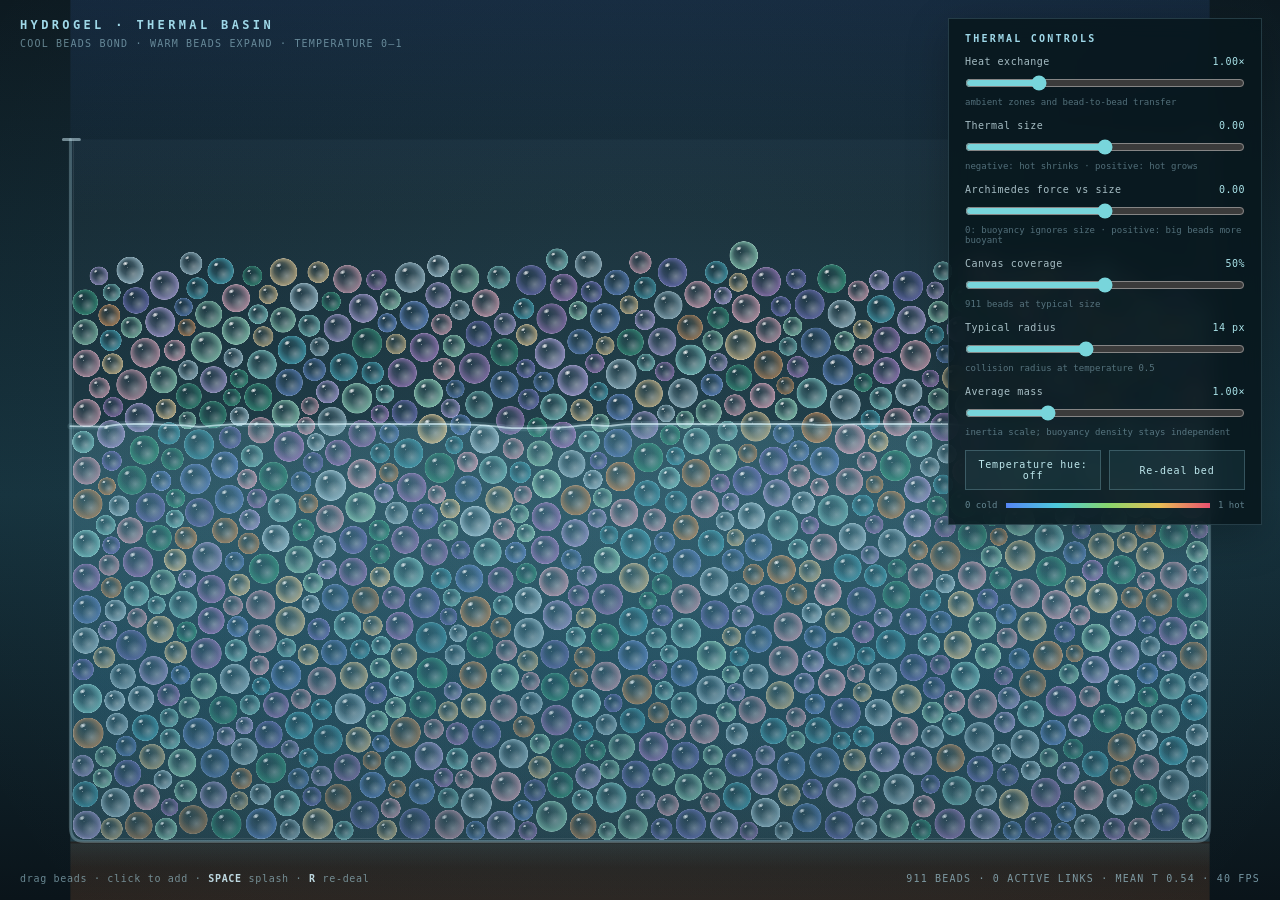
==== index.html @ 664db4ba "0.2.1 archimedes force vs size coupling Co-authored-by: arena-agent <297053741+arena-agent@users.nor" ====
<!DOCTYPE html>
<html lang="en">
<head>
<meta charset="utf-8"/>
<meta name="viewport" content="width=device-width, initial-scale=1, maximum-scale=1, user-scalable=no"/>
<title>Hydrogel Basin — Thermal Study</title>
<style>
	html,body{margin:0;padding:0;height:100%;overflow:hidden;background:#0b1418;color:#d8edf2;font-family:ui-monospace,SFMono-Regular,Menlo,Consolas,monospace}
	canvas{display:block;width:100vw;height:100vh;touch-action:none;cursor:default}
	.hud,.hint,.stats{position:fixed;user-select:none;-webkit-user-select:none;pointer-events:none;z-index:2}
	.hud{left:20px;top:18px;max-width:min(52vw,520px)}
	.hud h1{margin:0;font-size:12px;font-weight:700;letter-spacing:.28em;color:#9fd8e8}
	.hud p{margin:6px 0 0;font-size:10px;letter-spacing:.12em;color:rgba(170,215,230,.55)}
	.hint{left:20px;bottom:16px;font-size:10px;letter-spacing:.07em;color:rgba(170,215,230,.58)}
	.hint b{color:rgba(210,240,250,.88);font-weight:600}
	.stats{right:20px;bottom:16px;font-size:10px;letter-spacing:.12em;color:rgba(170,215,230,.65);text-align:right}
	.controls{position:fixed;z-index:3;right:18px;top:18px;width:280px;max-height:calc(100vh - 76px);overflow:auto;padding:14px 16px;background:rgba(8,23,29,.86);border:1px solid rgba(159,216,232,.19);box-shadow:0 12px 40px rgba(0,0,0,.24);backdrop-filter:blur(10px)}
	.controls h2{font-size:10px;letter-spacing:.22em;text-transform:uppercase;color:#9fd8e8;margin:0 0 12px}
	.control{display:block;margin:11px 0 13px}
	.control span{display:flex;justify-content:space-between;gap:12px;font-size:10px;letter-spacing:.05em;color:rgba(210,236,242,.78)}
	.control output{color:#a9e2e8;font-variant-numeric:tabular-nums}
	.control input{width:100%;margin:8px 0 0;accent-color:#78d5db}
	.control small{display:block;font-size:9px;color:rgba(170,215,230,.45);margin-top:2px}
	.actions{display:flex;gap:8px;margin-top:12px}
	.temp-key{display:flex;align-items:center;gap:8px;margin-top:10px;font-size:9px;color:rgba(170,215,230,.55)}
	.temp-key i{height:5px;flex:1;background:linear-gradient(90deg,#5686f5,#4dcbdc,#88d66d,#e8bf55,#e95170)}
	button{flex:1;padding:8px 9px;border:1px solid rgba(159,216,232,.25);background:rgba(91,163,177,.10);color:#bde7ec;font:10px ui-monospace,SFMono-Regular,Menlo,Consolas,monospace;letter-spacing:.08em;cursor:pointer}
	button:hover,button[aria-pressed="true"]{background:rgba(91,190,200,.25);border-color:rgba(159,216,232,.55)}
	@media(max-width:700px){.controls{right:8px;top:8px;width:min(258px,calc(100vw - 32px));max-height:55vh;padding:10px 12px}.hud{top:12px;left:12px;max-width:calc(100vw - 300px)}.hud h1{font-size:10px}.hud p{display:none}.hint{left:12px;bottom:10px;max-width:48vw;font-size:9px}.stats{right:12px;bottom:10px;font-size:9px}}
</style>
</head>
<body>
<canvas id="c"></canvas>
<div class="hud">
	<h1>HYDROGEL&nbsp;&middot;&nbsp;THERMAL BASIN</h1>
	<p>COOL BEADS BOND · WARM BEADS EXPAND · TEMPERATURE 0—1</p>
</div>
<aside class="controls" aria-label="Simulation controls">
	<h2>Thermal controls</h2>
	<label class="control"><span>Heat exchange <output id="heatValue">1.00×</output></span><input id="heatRate" type="range" min="0" max="4" step="0.05" value="1"><small>ambient zones and bead-to-bead transfer</small></label>
	<label class="control"><span>Thermal size <output id="sizeValue">0.00</output></span><input id="sizeResponse" type="range" min="-1" max="1" step="0.05" value="0"><small>negative: hot shrinks · positive: hot grows</small></label>
	<label class="control"><span>Archimedes force vs size <output id="archValue">0.00</output></span><input id="archSize" type="range" min="-1" max="1" step="0.05" value="0"><small>0: buoyancy ignores size · positive: big beads more buoyant</small></label>
	<label class="control"><span>Canvas coverage <output id="fillValue">50%</output></span><input id="fillFraction" type="range" min="30" max="70" step="1" value="50"><small id="countValue">0 beads at typical size</small></label>
	<label class="control"><span>Typical radius <output id="radiusValue">14 px</output></span><input id="typicalRadius" type="range" min="8" max="22" step="1" value="14"><small>collision radius at temperature 0.5</small></label>
	<label class="control"><span>Average mass <output id="massValue">1.00×</output></span><input id="massScale" type="range" min="0.4" max="2.5" step="0.05" value="1"><small>inertia scale; buoyancy density stays independent</small></label>
	<div class="actions"><button id="viewToggle" type="button" aria-pressed="false">Temperature hue: off</button><button id="redeal" type="button">Re-deal bed</button></div>
	<div class="temp-key"><span>0 cold</span><i></i><span>1 hot</span></div>
</aside>
<div class="hint" id="hint">drag beads · click to add · <b>SPACE</b> splash · <b>R</b> re-deal</div>
<div class="stats" id="stats"></div>
<script src="js/engine.js"></script>
<script src="js/render.js"></script>
<script src="js/app.js"></script>
</body>
</html>
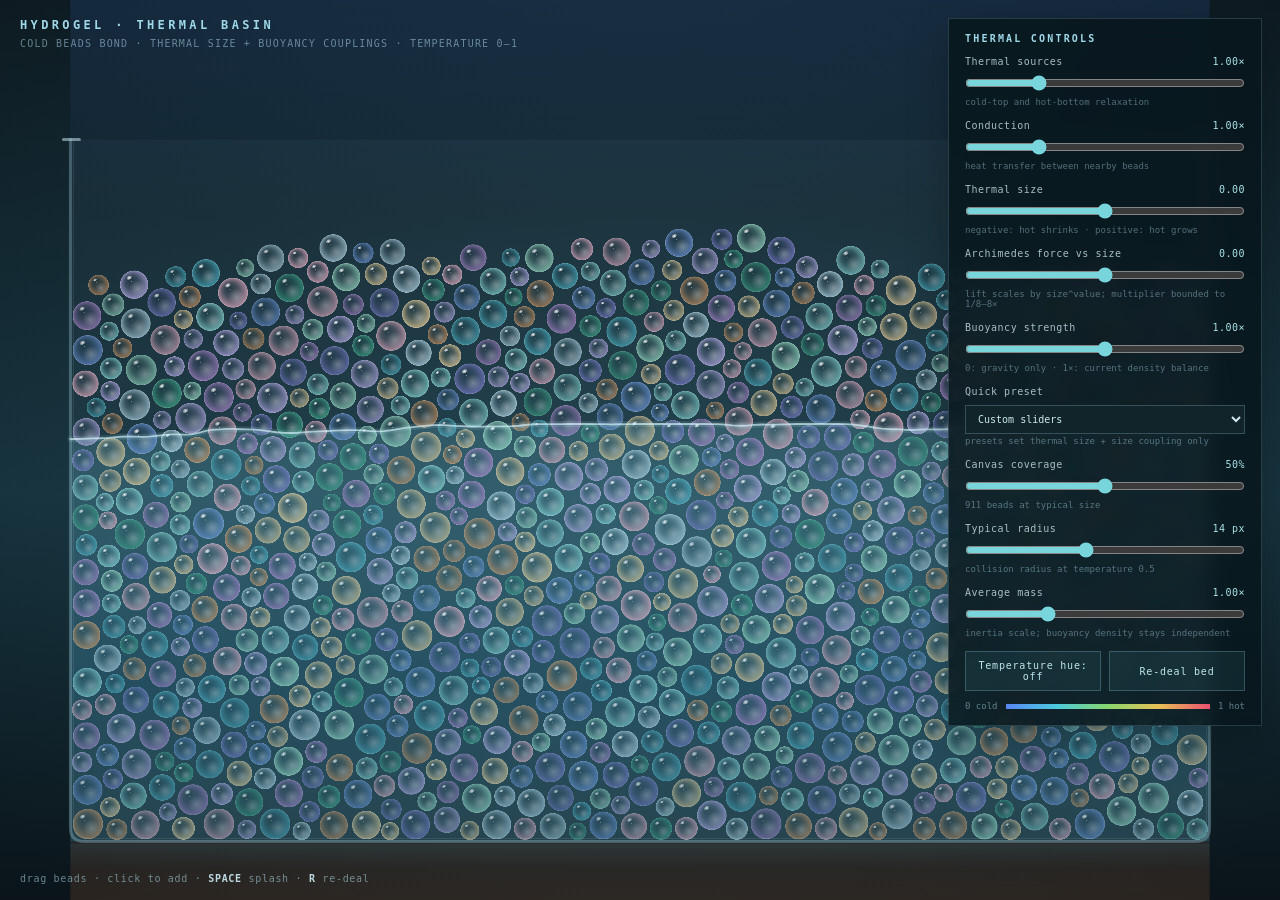
==== commit c4741cfa: "0.2.2 buoyancy and thermal-scenario, GUI" ====
--- a/index.html
+++ b/index.html
@@ -20,6 +20,8 @@
 	.control span{display:flex;justify-content:space-between;gap:12px;font-size:10px;letter-spacing:.05em;color:rgba(210,236,242,.78)}
 	.control output{color:#a9e2e8;font-variant-numeric:tabular-nums}
 	.control input{width:100%;margin:8px 0 0;accent-color:#78d5db}
+	.control select{width:100%;margin:8px 0 0;padding:7px 8px;border:1px solid rgba(159,216,232,.25);background:#10242a;color:#cde9ee;font:10px ui-monospace,SFMono-Regular,Menlo,Consolas,monospace}
+	.control select:focus{outline:1px solid rgba(159,216,232,.55)}
 	.control small{display:block;font-size:9px;color:rgba(170,215,230,.45);margin-top:2px}
 	.actions{display:flex;gap:8px;margin-top:12px}
 	.temp-key{display:flex;align-items:center;gap:8px;margin-top:10px;font-size:9px;color:rgba(170,215,230,.55)}
@@ -33,13 +35,24 @@
 <canvas id="c"></canvas>
 <div class="hud">
 	<h1>HYDROGEL&nbsp;&middot;&nbsp;THERMAL BASIN</h1>
-	<p>COOL BEADS BOND · WARM BEADS EXPAND · TEMPERATURE 0—1</p>
+	<p>COLD BEADS BOND · THERMAL SIZE + BUOYANCY COUPLINGS · TEMPERATURE 0—1</p>
 </div>
 <aside class="controls" aria-label="Simulation controls">
 	<h2>Thermal controls</h2>
-	<label class="control"><span>Heat exchange <output id="heatValue">1.00×</output></span><input id="heatRate" type="range" min="0" max="4" step="0.05" value="1"><small>ambient zones and bead-to-bead transfer</small></label>
+	<label class="control"><span>Thermal sources <output id="sourceValue">1.00×</output></span><input id="sourceRate" type="range" min="0" max="4" step="0.05" value="1"><small>cold-top and hot-bottom relaxation</small></label>
+	<label class="control"><span>Conduction <output id="conductionValue">1.00×</output></span><input id="conductionRate" type="range" min="0" max="4" step="0.05" value="1"><small>heat transfer between nearby beads</small></label>
 	<label class="control"><span>Thermal size <output id="sizeValue">0.00</output></span><input id="sizeResponse" type="range" min="-1" max="1" step="0.05" value="0"><small>negative: hot shrinks · positive: hot grows</small></label>
-	<label class="control"><span>Archimedes force vs size <output id="archValue">0.00</output></span><input id="archSize" type="range" min="-1" max="1" step="0.05" value="0"><small>0: buoyancy ignores size · positive: big beads more buoyant</small></label>
+	<label class="control"><span>Archimedes force vs size <output id="archValue">0.00</output></span><input id="archSize" type="range" min="-10" max="10" step="0.1" value="0"><small>lift scales by size^value; multiplier bounded to 1/8–8×</small></label>
+	<label class="control"><span>Buoyancy strength <output id="buoyancyValue">1.00×</output></span><input id="buoyancy" type="range" min="0" max="2" step="0.05" value="1"><small>0: gravity only · 1×: current density balance</small></label>
+	<label class="control"><span>Quick preset</span><select id="scenarioPreset">
+		<option value="custom">Custom sliders</option>
+		<option value="shrinkFlow">Hot shrinks · flow only</option>
+		<option value="bigFloats">Big beads float</option>
+		<option value="shrinkConvection">Convection · hot shrinks and rises</option>
+		<option value="growConvection">Convection · hot grows and rises</option>
+		<option value="shrinkStable">Stable · hot shrinks and sinks</option>
+		<option value="growStable">Stable · hot grows and sinks</option>
+	</select><small>presets set thermal size + size coupling only</small></label>
 	<label class="control"><span>Canvas coverage <output id="fillValue">50%</output></span><input id="fillFraction" type="range" min="30" max="70" step="1" value="50"><small id="countValue">0 beads at typical size</small></label>
 	<label class="control"><span>Typical radius <output id="radiusValue">14 px</output></span><input id="typicalRadius" type="range" min="8" max="22" step="1" value="14"><small>collision radius at temperature 0.5</small></label>
 	<label class="control"><span>Average mass <output id="massValue">1.00×</output></span><input id="massScale" type="range" min="0.4" max="2.5" step="0.05" value="1"><small>inertia scale; buoyancy density stays independent</small></label>
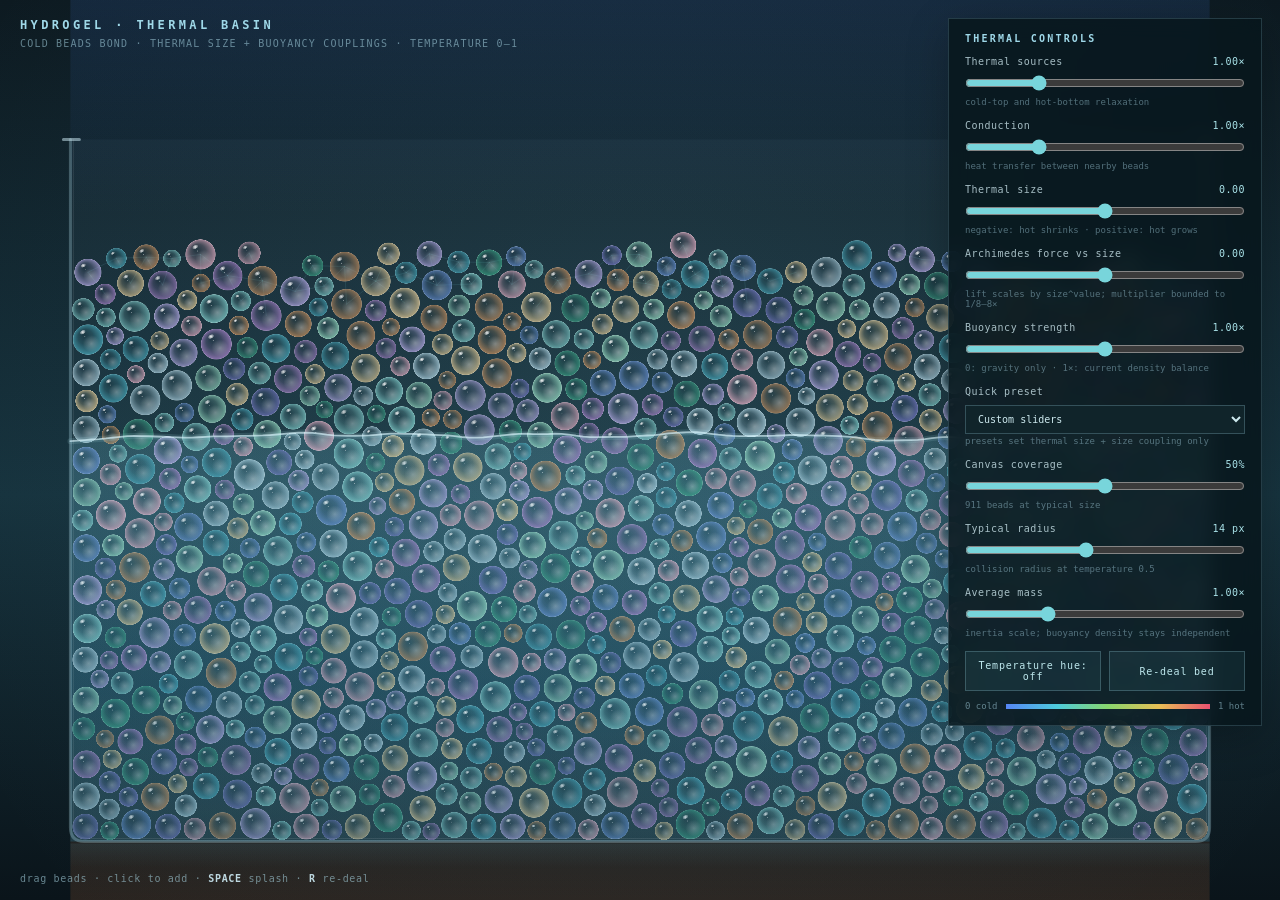
==== commit 097ace3b: "0.3.1/0.3.2: browser harness, one-command runner, idempotent saves, versioned logs Co-authored-by: a" ====
--- a/index.html
+++ b/index.html
@@ -63,6 +63,7 @@
 <div class="stats" id="stats"></div>
 <script src="js/engine.js"></script>
 <script src="js/render.js"></script>
+<script src="js/profile.js"></script>
 <script src="js/app.js"></script>
 </body>
 </html>
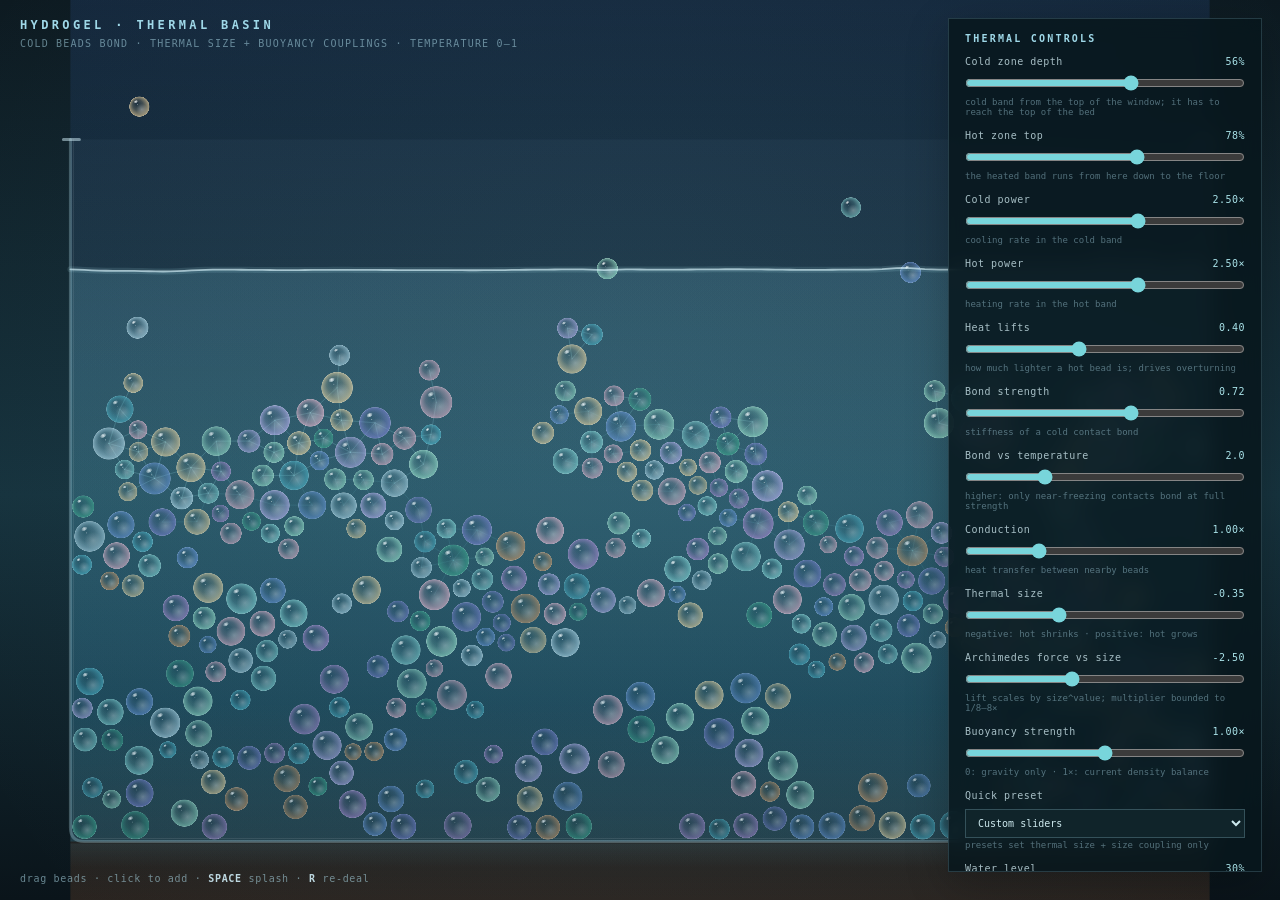
==== commit 0f80dcd1: "0.4.0: sparse convecting default scene, settings copy/paste, balance sweep Co-authored-by: arena-age" ====
--- a/index.html
+++ b/index.html
@@ -24,6 +24,9 @@
 	.control select:focus{outline:1px solid rgba(159,216,232,.55)}
 	.control small{display:block;font-size:9px;color:rgba(170,215,230,.45);margin-top:2px}
 	.actions{display:flex;gap:8px;margin-top:12px}
+	.echo{display:block;margin-top:8px;font-size:9px;line-height:1.45;color:rgba(170,215,230,.5);word-break:break-word}
+	.echo.ok{color:#9ef0c0}
+	.echo.bad{color:#f3b6b6}
 	.temp-key{display:flex;align-items:center;gap:8px;margin-top:10px;font-size:9px;color:rgba(170,215,230,.55)}
 	.temp-key i{height:5px;flex:1;background:linear-gradient(90deg,#5686f5,#4dcbdc,#88d66d,#e8bf55,#e95170)}
 	button{flex:1;padding:8px 9px;border:1px solid rgba(159,216,232,.25);background:rgba(91,163,177,.10);color:#bde7ec;font:10px ui-monospace,SFMono-Regular,Menlo,Consolas,monospace;letter-spacing:.08em;cursor:pointer}
@@ -39,10 +42,16 @@
 </div>
 <aside class="controls" aria-label="Simulation controls">
 	<h2>Thermal controls</h2>
-	<label class="control"><span>Thermal sources <output id="sourceValue">1.00×</output></span><input id="sourceRate" type="range" min="0" max="4" step="0.05" value="1"><small>cold-top and hot-bottom relaxation</small></label>
+	<label class="control"><span>Cold zone depth <output id="coldZoneValue">56%</output></span><input id="coldZoneEnd" type="range" min="20" max="80" step="1" value="56"><small>cold band from the top of the window; it has to reach the top of the bed</small></label>
+	<label class="control"><span>Hot zone top <output id="hotZoneValue">78%</output></span><input id="hotZoneStart" type="range" min="50" max="95" step="1" value="78"><small>the heated band runs from here down to the floor</small></label>
+	<label class="control"><span>Cold power <output id="coldPowerValue">2.50×</output></span><input id="coldPower" type="range" min="0" max="4" step="0.05" value="2.5"><small>cooling rate in the cold band</small></label>
+	<label class="control"><span>Hot power <output id="hotPowerValue">2.50×</output></span><input id="hotPower" type="range" min="0" max="4" step="0.05" value="2.5"><small>heating rate in the hot band</small></label>
+	<label class="control"><span>Heat lifts <output id="liftValue">0.40</output></span><input id="thermalLift" type="range" min="0" max="1" step="0.01" value="0.4"><small>how much lighter a hot bead is; drives overturning</small></label>
+	<label class="control"><span>Bond strength <output id="bondStrengthValue">0.72</output></span><input id="bondStrength" type="range" min="0" max="1.2" step="0.01" value="0.72"><small>stiffness of a cold contact bond</small></label>
+	<label class="control"><span>Bond vs temperature <output id="bondTempValue">2.0</output></span><input id="bondTempExp" type="range" min="0.5" max="6" step="0.1" value="2"><small>higher: only near-freezing contacts bond at full strength</small></label>
 	<label class="control"><span>Conduction <output id="conductionValue">1.00×</output></span><input id="conductionRate" type="range" min="0" max="4" step="0.05" value="1"><small>heat transfer between nearby beads</small></label>
-	<label class="control"><span>Thermal size <output id="sizeValue">0.00</output></span><input id="sizeResponse" type="range" min="-1" max="1" step="0.05" value="0"><small>negative: hot shrinks · positive: hot grows</small></label>
-	<label class="control"><span>Archimedes force vs size <output id="archValue">0.00</output></span><input id="archSize" type="range" min="-10" max="10" step="0.1" value="0"><small>lift scales by size^value; multiplier bounded to 1/8–8×</small></label>
+	<label class="control"><span>Thermal size <output id="sizeValue">-0.35</output></span><input id="sizeResponse" type="range" min="-1" max="1" step="0.05" value="-0.35"><small>negative: hot shrinks · positive: hot grows</small></label>
+	<label class="control"><span>Archimedes force vs size <output id="archValue">-2.50</output></span><input id="archSize" type="range" min="-10" max="10" step="0.1" value="-2.5"><small>lift scales by size^value; multiplier bounded to 1/8–8×</small></label>
 	<label class="control"><span>Buoyancy strength <output id="buoyancyValue">1.00×</output></span><input id="buoyancy" type="range" min="0" max="2" step="0.05" value="1"><small>0: gravity only · 1×: current density balance</small></label>
 	<label class="control"><span>Quick preset</span><select id="scenarioPreset">
 		<option value="custom">Custom sliders</option>
@@ -53,10 +62,13 @@
 		<option value="shrinkStable">Stable · hot shrinks and sinks</option>
 		<option value="growStable">Stable · hot grows and sinks</option>
 	</select><small>presets set thermal size + size coupling only</small></label>
-	<label class="control"><span>Canvas coverage <output id="fillValue">50%</output></span><input id="fillFraction" type="range" min="30" max="70" step="1" value="50"><small id="countValue">0 beads at typical size</small></label>
+	<label class="control"><span>Water level <output id="waterValue">30%</output></span><input id="waterFrac" type="range" min="30" max="60" step="0.5" value="30"><small>waterline share of the window; the bed re-floats without a re-deal</small></label>
+	<label class="control"><span>Canvas coverage <output id="fillValue">21%</output></span><input id="fillFraction" type="range" min="8" max="60" step="1" value="21"><small id="countValue">0 beads at typical size</small></label>
 	<label class="control"><span>Typical radius <output id="radiusValue">14 px</output></span><input id="typicalRadius" type="range" min="8" max="22" step="1" value="14"><small>collision radius at temperature 0.5</small></label>
 	<label class="control"><span>Average mass <output id="massValue">1.00×</output></span><input id="massScale" type="range" min="0.4" max="2.5" step="0.05" value="1"><small>inertia scale; buoyancy density stays independent</small></label>
 	<div class="actions"><button id="viewToggle" type="button" aria-pressed="false">Temperature hue: off</button><button id="redeal" type="button">Re-deal bed</button></div>
+	<div class="actions"><button id="copySettings" type="button">Copy settings</button><button id="pasteSettings" type="button">Paste settings</button><button id="resetSettings" type="button">Defaults</button></div>
+	<small id="settingsEcho" class="echo">the copy button writes the whole scene as one JSON line</small>
 	<div class="temp-key"><span>0 cold</span><i></i><span>1 hot</span></div>
 </aside>
 <div class="hint" id="hint">drag beads · click to add · <b>SPACE</b> splash · <b>R</b> re-deal</div>
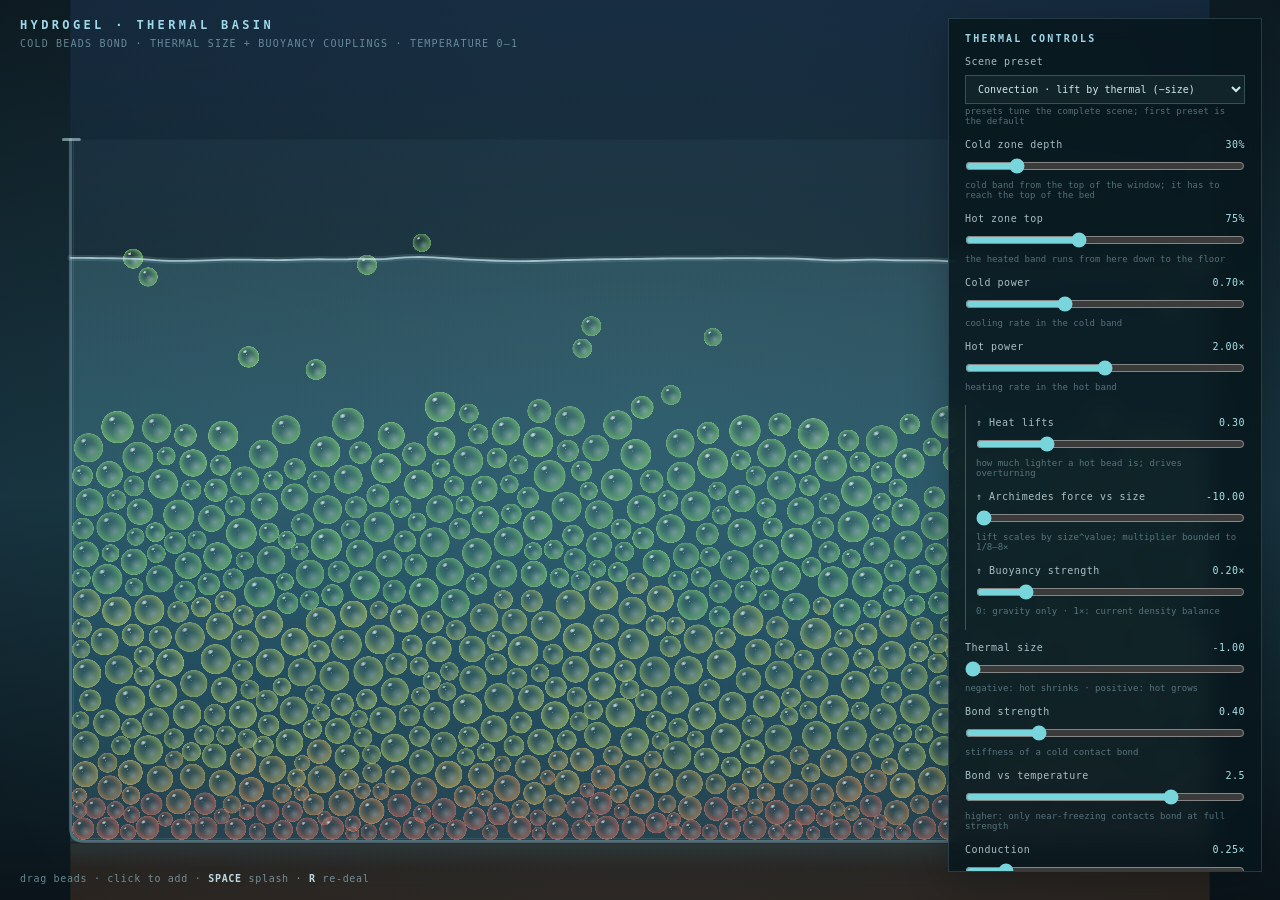
==== commit 2d922f42: "0.4.1 GUI presets and clipboard" ====
--- a/index.html
+++ b/index.html
@@ -17,6 +17,7 @@
 	.controls{position:fixed;z-index:3;right:18px;top:18px;width:280px;max-height:calc(100vh - 76px);overflow:auto;padding:14px 16px;background:rgba(8,23,29,.86);border:1px solid rgba(159,216,232,.19);box-shadow:0 12px 40px rgba(0,0,0,.24);backdrop-filter:blur(10px)}
 	.controls h2{font-size:10px;letter-spacing:.22em;text-transform:uppercase;color:#9fd8e8;margin:0 0 12px}
 	.control{display:block;margin:11px 0 13px}
+	.force-controls{margin:4px 0 12px;padding:1px 0 1px 10px;border-left:1px solid rgba(120,213,219,.32)}
 	.control span{display:flex;justify-content:space-between;gap:12px;font-size:10px;letter-spacing:.05em;color:rgba(210,236,242,.78)}
 	.control output{color:#a9e2e8;font-variant-numeric:tabular-nums}
 	.control input{width:100%;margin:8px 0 0;accent-color:#78d5db}
@@ -42,33 +43,33 @@
 </div>
 <aside class="controls" aria-label="Simulation controls">
 	<h2>Thermal controls</h2>
-	<label class="control"><span>Cold zone depth <output id="coldZoneValue">56%</output></span><input id="coldZoneEnd" type="range" min="20" max="80" step="1" value="56"><small>cold band from the top of the window; it has to reach the top of the bed</small></label>
-	<label class="control"><span>Hot zone top <output id="hotZoneValue">78%</output></span><input id="hotZoneStart" type="range" min="50" max="95" step="1" value="78"><small>the heated band runs from here down to the floor</small></label>
-	<label class="control"><span>Cold power <output id="coldPowerValue">2.50×</output></span><input id="coldPower" type="range" min="0" max="4" step="0.05" value="2.5"><small>cooling rate in the cold band</small></label>
-	<label class="control"><span>Hot power <output id="hotPowerValue">2.50×</output></span><input id="hotPower" type="range" min="0" max="4" step="0.05" value="2.5"><small>heating rate in the hot band</small></label>
-	<label class="control"><span>Heat lifts <output id="liftValue">0.40</output></span><input id="thermalLift" type="range" min="0" max="1" step="0.01" value="0.4"><small>how much lighter a hot bead is; drives overturning</small></label>
-	<label class="control"><span>Bond strength <output id="bondStrengthValue">0.72</output></span><input id="bondStrength" type="range" min="0" max="1.2" step="0.01" value="0.72"><small>stiffness of a cold contact bond</small></label>
-	<label class="control"><span>Bond vs temperature <output id="bondTempValue">2.0</output></span><input id="bondTempExp" type="range" min="0.5" max="6" step="0.1" value="2"><small>higher: only near-freezing contacts bond at full strength</small></label>
-	<label class="control"><span>Conduction <output id="conductionValue">1.00×</output></span><input id="conductionRate" type="range" min="0" max="4" step="0.05" value="1"><small>heat transfer between nearby beads</small></label>
-	<label class="control"><span>Thermal size <output id="sizeValue">-0.35</output></span><input id="sizeResponse" type="range" min="-1" max="1" step="0.05" value="-0.35"><small>negative: hot shrinks · positive: hot grows</small></label>
-	<label class="control"><span>Archimedes force vs size <output id="archValue">-2.50</output></span><input id="archSize" type="range" min="-10" max="10" step="0.1" value="-2.5"><small>lift scales by size^value; multiplier bounded to 1/8–8×</small></label>
-	<label class="control"><span>Buoyancy strength <output id="buoyancyValue">1.00×</output></span><input id="buoyancy" type="range" min="0" max="2" step="0.05" value="1"><small>0: gravity only · 1×: current density balance</small></label>
-	<label class="control"><span>Quick preset</span><select id="scenarioPreset">
+	<label class="control"><span>Scene preset</span><select id="scenarioPreset">
 		<option value="custom">Custom sliders</option>
-		<option value="shrinkFlow">Hot shrinks · flow only</option>
-		<option value="bigFloats">Big beads float</option>
-		<option value="shrinkConvection">Convection · hot shrinks and rises</option>
-		<option value="growConvection">Convection · hot grows and rises</option>
-		<option value="shrinkStable">Stable · hot shrinks and sinks</option>
-		<option value="growStable">Stable · hot grows and sinks</option>
-	</select><small>presets set thermal size + size coupling only</small></label>
-	<label class="control"><span>Water level <output id="waterValue">30%</output></span><input id="waterFrac" type="range" min="30" max="60" step="0.5" value="30"><small>waterline share of the window; the bed re-floats without a re-deal</small></label>
-	<label class="control"><span>Canvas coverage <output id="fillValue">21%</output></span><input id="fillFraction" type="range" min="8" max="60" step="1" value="21"><small id="countValue">0 beads at typical size</small></label>
+		<option value="convectionThermal">Convection · lift by thermal (−size)</option>
+		<option value="convectionHeat">Convection · lift by heat</option>
+		<option value="convectionThermalGrow">Convection · lift by thermal (+size)</option>
+		<option value="convectionBalanced">Convection · filled, balanced</option>
+	</select><small>presets tune the complete scene; first preset is the default</small></label>
+	<label class="control"><span>Cold zone depth <output id="coldZoneValue">30%</output></span><input id="coldZoneEnd" type="range" min="25" max="55" step="1" value="30"><small>cold band from the top of the window; it has to reach the top of the bed</small></label>
+	<label class="control"><span>Hot zone top <output id="hotZoneValue">75%</output></span><input id="hotZoneStart" type="range" min="65" max="90" step="1" value="75"><small>the heated band runs from here down to the floor</small></label>
+	<label class="control"><span>Cold power <output id="coldPowerValue">0.70×</output></span><input id="coldPower" type="range" min="0" max="2" step="0.05" value="0.7"><small>cooling rate in the cold band</small></label>
+	<label class="control"><span>Hot power <output id="hotPowerValue">2.00×</output></span><input id="hotPower" type="range" min="0.5" max="3.5" step="0.05" value="2"><small>heating rate in the hot band</small></label>
+	<div class="force-controls" aria-label="Convection forces">
+		<label class="control"><span>⇑ Heat lifts <output id="liftValue">0.30</output></span><input id="thermalLift" type="range" min="0.1" max="0.9" step="0.01" value="0.3"><small>how much lighter a hot bead is; drives overturning</small></label>
+		<label class="control"><span>⇑ Archimedes force vs size <output id="archValue">-10.00</output></span><input id="archSize" type="range" min="-10" max="2" step="0.1" value="-10"><small>lift scales by size^value; multiplier bounded to 1/8–8×</small></label>
+		<label class="control"><span>⇑ Buoyancy strength <output id="buoyancyValue">0.20×</output></span><input id="buoyancy" type="range" min="0" max="1.2" step="0.05" value="0.2"><small>0: gravity only · 1×: current density balance</small></label>
+	</div>
+	<label class="control"><span>Thermal size <output id="sizeValue">-1.00</output></span><input id="sizeResponse" type="range" min="-1" max="1" step="0.05" value="-1"><small>negative: hot shrinks · positive: hot grows</small></label>
+	<label class="control"><span>Bond strength <output id="bondStrengthValue">0.40</output></span><input id="bondStrength" type="range" min="0.2" max="1" step="0.01" value="0.4"><small>stiffness of a cold contact bond</small></label>
+	<label class="control"><span>Bond vs temperature <output id="bondTempValue">2.5</output></span><input id="bondTempExp" type="range" min="1" max="3" step="0.1" value="2.5"><small>higher: only near-freezing contacts bond at full strength</small></label>
+	<label class="control"><span>Conduction <output id="conductionValue">0.25×</output></span><input id="conductionRate" type="range" min="0" max="2" step="0.05" value="0.25"><small>heat transfer between nearby beads</small></label>
+	<label class="control"><span>Water level <output id="waterValue">30%</output></span><input id="waterFrac" type="range" min="25" max="40" step="0.5" value="30"><small>waterline share of the window; the bed re-floats without a re-deal</small></label>
+	<label class="control"><span>Canvas coverage <output id="fillValue">40%</output></span><input id="fillFraction" type="range" min="8" max="70" step="1" value="40"><small id="countValue">0 beads at typical size</small></label>
 	<label class="control"><span>Typical radius <output id="radiusValue">14 px</output></span><input id="typicalRadius" type="range" min="8" max="22" step="1" value="14"><small>collision radius at temperature 0.5</small></label>
 	<label class="control"><span>Average mass <output id="massValue">1.00×</output></span><input id="massScale" type="range" min="0.4" max="2.5" step="0.05" value="1"><small>inertia scale; buoyancy density stays independent</small></label>
-	<div class="actions"><button id="viewToggle" type="button" aria-pressed="false">Temperature hue: off</button><button id="redeal" type="button">Re-deal bed</button></div>
+	<div class="actions"><button id="viewToggle" type="button" aria-pressed="true">Temperature hue: on</button><button id="redeal" type="button">Re-deal bed</button></div>
 	<div class="actions"><button id="copySettings" type="button">Copy settings</button><button id="pasteSettings" type="button">Paste settings</button><button id="resetSettings" type="button">Defaults</button></div>
-	<small id="settingsEcho" class="echo">the copy button writes the whole scene as one JSON line</small>
+	<small id="settingsEcho" class="echo">copy writes the scene as JSON · paste reads the clipboard</small>
 	<div class="temp-key"><span>0 cold</span><i></i><span>1 hot</span></div>
 </aside>
 <div class="hint" id="hint">drag beads · click to add · <b>SPACE</b> splash · <b>R</b> re-deal</div>
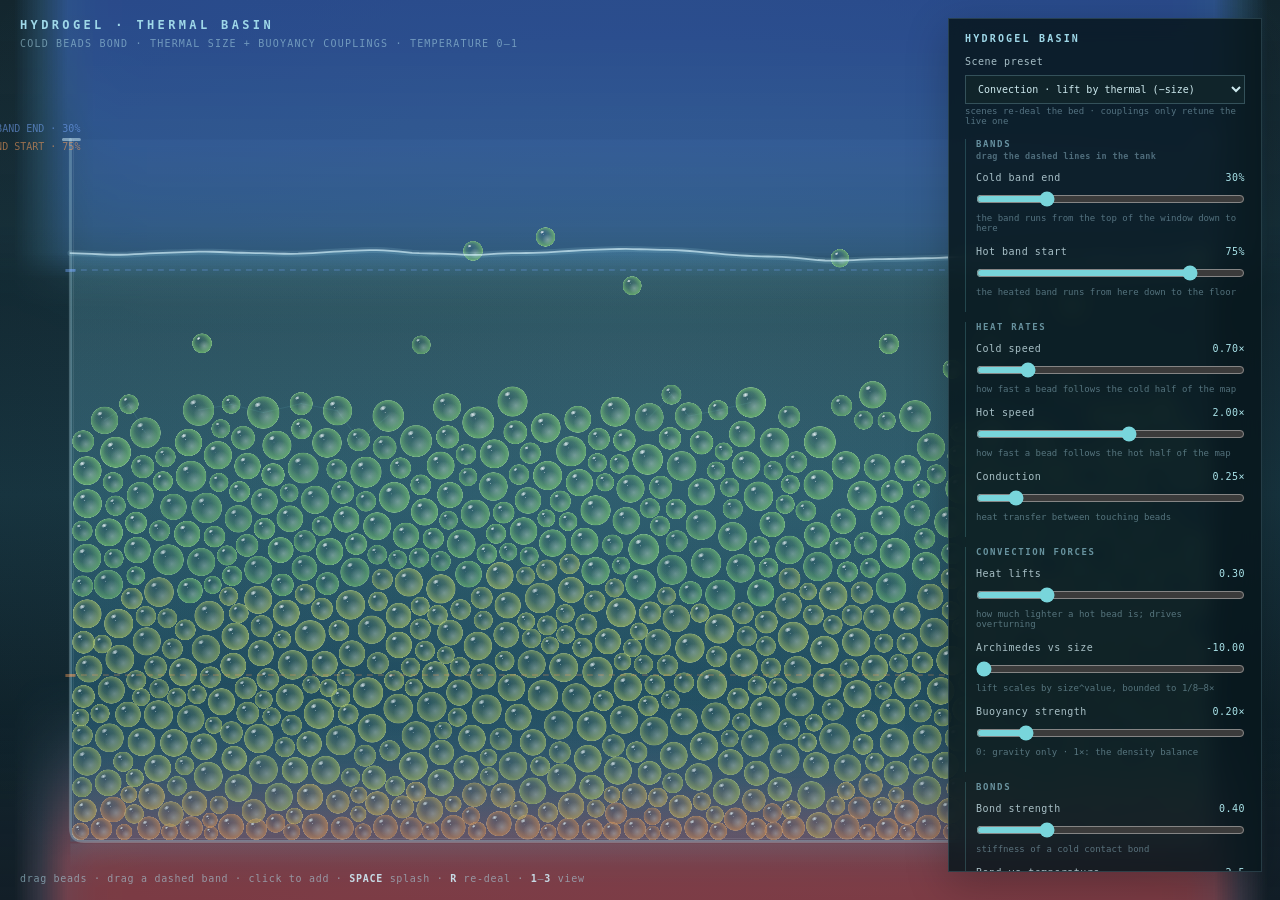
==== commit 6357fd13: "0.4.2 heat-source map, restored presets and stabilization" ====
--- a/index.html
+++ b/index.html
@@ -17,7 +17,9 @@
 	.controls{position:fixed;z-index:3;right:18px;top:18px;width:280px;max-height:calc(100vh - 76px);overflow:auto;padding:14px 16px;background:rgba(8,23,29,.86);border:1px solid rgba(159,216,232,.19);box-shadow:0 12px 40px rgba(0,0,0,.24);backdrop-filter:blur(10px)}
 	.controls h2{font-size:10px;letter-spacing:.22em;text-transform:uppercase;color:#9fd8e8;margin:0 0 12px}
 	.control{display:block;margin:11px 0 13px}
-	.force-controls{margin:4px 0 12px;padding:1px 0 1px 10px;border-left:1px solid rgba(120,213,219,.32)}
+	.group{margin:0 0 6px;padding:0 0 2px 10px;border-left:1px solid rgba(120,213,219,.22)}
+	.group h3{margin:10px 0 2px;font-size:9px;letter-spacing:.18em;text-transform:uppercase;color:rgba(159,216,232,.62);font-weight:600}
+	.group h3 em{display:block;font-style:normal;letter-spacing:.04em;text-transform:none;color:rgba(170,215,230,.42);font-size:8.5px;margin-top:2px}
 	.control span{display:flex;justify-content:space-between;gap:12px;font-size:10px;letter-spacing:.05em;color:rgba(210,236,242,.78)}
 	.control output{color:#a9e2e8;font-variant-numeric:tabular-nums}
 	.control input{width:100%;margin:8px 0 0;accent-color:#78d5db}
@@ -42,37 +44,50 @@
 	<p>COLD BEADS BOND · THERMAL SIZE + BUOYANCY COUPLINGS · TEMPERATURE 0—1</p>
 </div>
 <aside class="controls" aria-label="Simulation controls">
-	<h2>Thermal controls</h2>
-	<label class="control"><span>Scene preset</span><select id="scenarioPreset">
-		<option value="custom">Custom sliders</option>
-		<option value="convectionThermal">Convection · lift by thermal (−size)</option>
-		<option value="convectionHeat">Convection · lift by heat</option>
-		<option value="convectionThermalGrow">Convection · lift by thermal (+size)</option>
-		<option value="convectionBalanced">Convection · filled, balanced</option>
-	</select><small>presets tune the complete scene; first preset is the default</small></label>
-	<label class="control"><span>Cold zone depth <output id="coldZoneValue">30%</output></span><input id="coldZoneEnd" type="range" min="25" max="55" step="1" value="30"><small>cold band from the top of the window; it has to reach the top of the bed</small></label>
-	<label class="control"><span>Hot zone top <output id="hotZoneValue">75%</output></span><input id="hotZoneStart" type="range" min="65" max="90" step="1" value="75"><small>the heated band runs from here down to the floor</small></label>
-	<label class="control"><span>Cold power <output id="coldPowerValue">0.70×</output></span><input id="coldPower" type="range" min="0" max="2" step="0.05" value="0.7"><small>cooling rate in the cold band</small></label>
-	<label class="control"><span>Hot power <output id="hotPowerValue">2.00×</output></span><input id="hotPower" type="range" min="0.5" max="3.5" step="0.05" value="2"><small>heating rate in the hot band</small></label>
-	<div class="force-controls" aria-label="Convection forces">
-		<label class="control"><span>⇑ Heat lifts <output id="liftValue">0.30</output></span><input id="thermalLift" type="range" min="0.1" max="0.9" step="0.01" value="0.3"><small>how much lighter a hot bead is; drives overturning</small></label>
-		<label class="control"><span>⇑ Archimedes force vs size <output id="archValue">-10.00</output></span><input id="archSize" type="range" min="-10" max="2" step="0.1" value="-10"><small>lift scales by size^value; multiplier bounded to 1/8–8×</small></label>
-		<label class="control"><span>⇑ Buoyancy strength <output id="buoyancyValue">0.20×</output></span><input id="buoyancy" type="range" min="0" max="1.2" step="0.05" value="0.2"><small>0: gravity only · 1×: current density balance</small></label>
-	</div>
-	<label class="control"><span>Thermal size <output id="sizeValue">-1.00</output></span><input id="sizeResponse" type="range" min="-1" max="1" step="0.05" value="-1"><small>negative: hot shrinks · positive: hot grows</small></label>
-	<label class="control"><span>Bond strength <output id="bondStrengthValue">0.40</output></span><input id="bondStrength" type="range" min="0.2" max="1" step="0.01" value="0.4"><small>stiffness of a cold contact bond</small></label>
-	<label class="control"><span>Bond vs temperature <output id="bondTempValue">2.5</output></span><input id="bondTempExp" type="range" min="1" max="3" step="0.1" value="2.5"><small>higher: only near-freezing contacts bond at full strength</small></label>
-	<label class="control"><span>Conduction <output id="conductionValue">0.25×</output></span><input id="conductionRate" type="range" min="0" max="2" step="0.05" value="0.25"><small>heat transfer between nearby beads</small></label>
-	<label class="control"><span>Water level <output id="waterValue">30%</output></span><input id="waterFrac" type="range" min="25" max="40" step="0.5" value="30"><small>waterline share of the window; the bed re-floats without a re-deal</small></label>
-	<label class="control"><span>Canvas coverage <output id="fillValue">40%</output></span><input id="fillFraction" type="range" min="8" max="70" step="1" value="40"><small id="countValue">0 beads at typical size</small></label>
-	<label class="control"><span>Typical radius <output id="radiusValue">14 px</output></span><input id="typicalRadius" type="range" min="8" max="22" step="1" value="14"><small>collision radius at temperature 0.5</small></label>
-	<label class="control"><span>Average mass <output id="massValue">1.00×</output></span><input id="massScale" type="range" min="0.4" max="2.5" step="0.05" value="1"><small>inertia scale; buoyancy density stays independent</small></label>
-	<div class="actions"><button id="viewToggle" type="button" aria-pressed="true">Temperature hue: on</button><button id="redeal" type="button">Re-deal bed</button></div>
+	<h2>Hydrogel basin</h2>
+	<label class="control"><span>Scene preset</span><select id="scenarioPreset"></select><small>scenes re-deal the bed · couplings only retune the live one</small></label>
+
+	<section class="group" aria-label="Thermal bands">
+		<h3>Bands <em>drag the dashed lines in the tank</em></h3>
+		<label class="control"><span>Cold band end <output id="coldZoneValue">30%</output></span><input id="coldZoneEnd" type="range" value="30"><small>the band runs from the top of the window down to here</small></label>
+		<label class="control"><span>Hot band start <output id="hotZoneValue">75%</output></span><input id="hotZoneStart" type="range" value="75"><small>the heated band runs from here down to the floor</small></label>
+	</section>
+
+	<section class="group" aria-label="Heat rates">
+		<h3>Heat rates</h3>
+		<label class="control"><span>Cold speed <output id="coldPowerValue">0.70×</output></span><input id="coldPower" type="range" value="0.7"><small>how fast a bead follows the cold half of the map</small></label>
+		<label class="control"><span>Hot speed <output id="hotPowerValue">2.00×</output></span><input id="hotPower" type="range" value="2"><small>how fast a bead follows the hot half of the map</small></label>
+		<label class="control"><span>Conduction <output id="conductionValue">0.25×</output></span><input id="conductionRate" type="range" value="0.25"><small>heat transfer between touching beads</small></label>
+	</section>
+
+	<section class="group" aria-label="Convection forces">
+		<h3>Convection forces</h3>
+		<label class="control"><span>Heat lifts <output id="liftValue">0.30</output></span><input id="thermalLift" type="range" value="0.3"><small>how much lighter a hot bead is; drives overturning</small></label>
+		<label class="control"><span>Archimedes vs size <output id="archValue">-10.00</output></span><input id="archSize" type="range" value="-10"><small>lift scales by size^value, bounded to 1/8–8×</small></label>
+		<label class="control"><span>Buoyancy strength <output id="buoyancyValue">0.20×</output></span><input id="buoyancy" type="range" value="0.2"><small>0: gravity only · 1×: the density balance</small></label>
+	</section>
+
+	<section class="group" aria-label="Bonds">
+		<h3>Bonds</h3>
+		<label class="control"><span>Bond strength <output id="bondStrengthValue">0.40</output></span><input id="bondStrength" type="range" value="0.4"><small>stiffness of a cold contact bond</small></label>
+		<label class="control"><span>Bond vs temperature <output id="bondTempValue">2.5</output></span><input id="bondTempExp" type="range" value="2.5"><small>higher: only near-freezing contacts bond at full strength</small></label>
+	</section>
+
+	<section class="group" aria-label="Scene">
+		<h3>Scene</h3>
+		<label class="control"><span>Thermal size <output id="sizeValue">-1.00</output></span><input id="sizeResponse" type="range" value="-1"><small>negative: hot shrinks · positive: hot grows</small></label>
+		<label class="control"><span>Water level <output id="waterValue">30%</output></span><input id="waterFrac" type="range" value="30"><small>waterline share of the window; the bed re-floats without a re-deal</small></label>
+		<label class="control"><span>Canvas coverage <output id="fillValue">40%</output></span><input id="fillFraction" type="range" value="40"><small id="countValue">0 beads at typical size</small></label>
+		<label class="control"><span>Typical radius <output id="radiusValue">14 px</output></span><input id="typicalRadius" type="range" value="14"><small>collision radius at temperature 0.5</small></label>
+		<label class="control"><span>Average mass <output id="massValue">1.00×</output></span><input id="massScale" type="range" value="1"><small>inertia scale; buoyancy density stays independent</small></label>
+	</section>
+
+	<div class="actions"><button id="viewToggle" type="button" aria-pressed="true">View: temperature</button><button id="redeal" type="button">Re-deal bed</button></div>
 	<div class="actions"><button id="copySettings" type="button">Copy settings</button><button id="pasteSettings" type="button">Paste settings</button><button id="resetSettings" type="button">Defaults</button></div>
 	<small id="settingsEcho" class="echo">copy writes the scene as JSON · paste reads the clipboard</small>
 	<div class="temp-key"><span>0 cold</span><i></i><span>1 hot</span></div>
 </aside>
-<div class="hint" id="hint">drag beads · click to add · <b>SPACE</b> splash · <b>R</b> re-deal</div>
+<div class="hint" id="hint">drag beads · drag a dashed band · click to add · <b>SPACE</b> splash · <b>R</b> re-deal · <b>1</b>–<b>3</b> view</div>
 <div class="stats" id="stats"></div>
 <script src="js/engine.js"></script>
 <script src="js/render.js"></script>
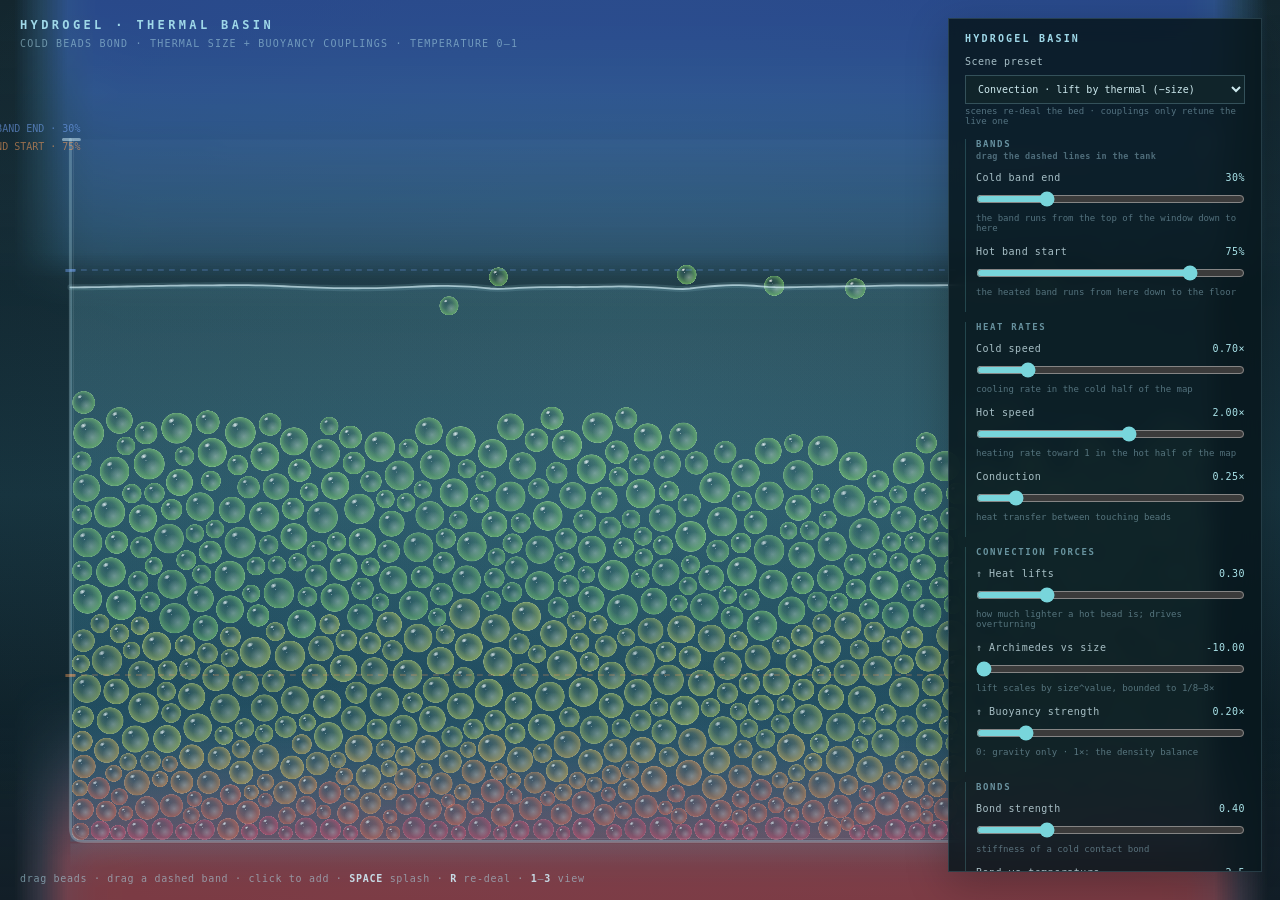
==== commit 00c56954: "fix presets" ====
--- a/index.html
+++ b/index.html
@@ -55,16 +55,16 @@
 
 	<section class="group" aria-label="Heat rates">
 		<h3>Heat rates</h3>
-		<label class="control"><span>Cold speed <output id="coldPowerValue">0.70×</output></span><input id="coldPower" type="range" value="0.7"><small>how fast a bead follows the cold half of the map</small></label>
-		<label class="control"><span>Hot speed <output id="hotPowerValue">2.00×</output></span><input id="hotPower" type="range" value="2"><small>how fast a bead follows the hot half of the map</small></label>
+		<label class="control"><span>Cold speed <output id="coldPowerValue">0.70×</output></span><input id="coldPower" type="range" value="0.7"><small>cooling rate in the cold half of the map</small></label>
+		<label class="control"><span>Hot speed <output id="hotPowerValue">2.00×</output></span><input id="hotPower" type="range" value="2"><small>heating rate toward 1 in the hot half of the map</small></label>
 		<label class="control"><span>Conduction <output id="conductionValue">0.25×</output></span><input id="conductionRate" type="range" value="0.25"><small>heat transfer between touching beads</small></label>
 	</section>
 
 	<section class="group" aria-label="Convection forces">
 		<h3>Convection forces</h3>
-		<label class="control"><span>Heat lifts <output id="liftValue">0.30</output></span><input id="thermalLift" type="range" value="0.3"><small>how much lighter a hot bead is; drives overturning</small></label>
-		<label class="control"><span>Archimedes vs size <output id="archValue">-10.00</output></span><input id="archSize" type="range" value="-10"><small>lift scales by size^value, bounded to 1/8–8×</small></label>
-		<label class="control"><span>Buoyancy strength <output id="buoyancyValue">0.20×</output></span><input id="buoyancy" type="range" value="0.2"><small>0: gravity only · 1×: the density balance</small></label>
+		<label class="control"><span>⇑ Heat lifts <output id="liftValue">0.30</output></span><input id="thermalLift" type="range" value="0.3"><small>how much lighter a hot bead is; drives overturning</small></label>
+		<label class="control"><span>⇑ Archimedes vs size <output id="archValue">-10.00</output></span><input id="archSize" type="range" value="-10"><small>lift scales by size^value, bounded to 1/8–8×</small></label>
+		<label class="control"><span>⇑ Buoyancy strength <output id="buoyancyValue">0.20×</output></span><input id="buoyancy" type="range" value="0.2"><small>0: gravity only · 1×: the density balance</small></label>
 	</section>
 
 	<section class="group" aria-label="Bonds">
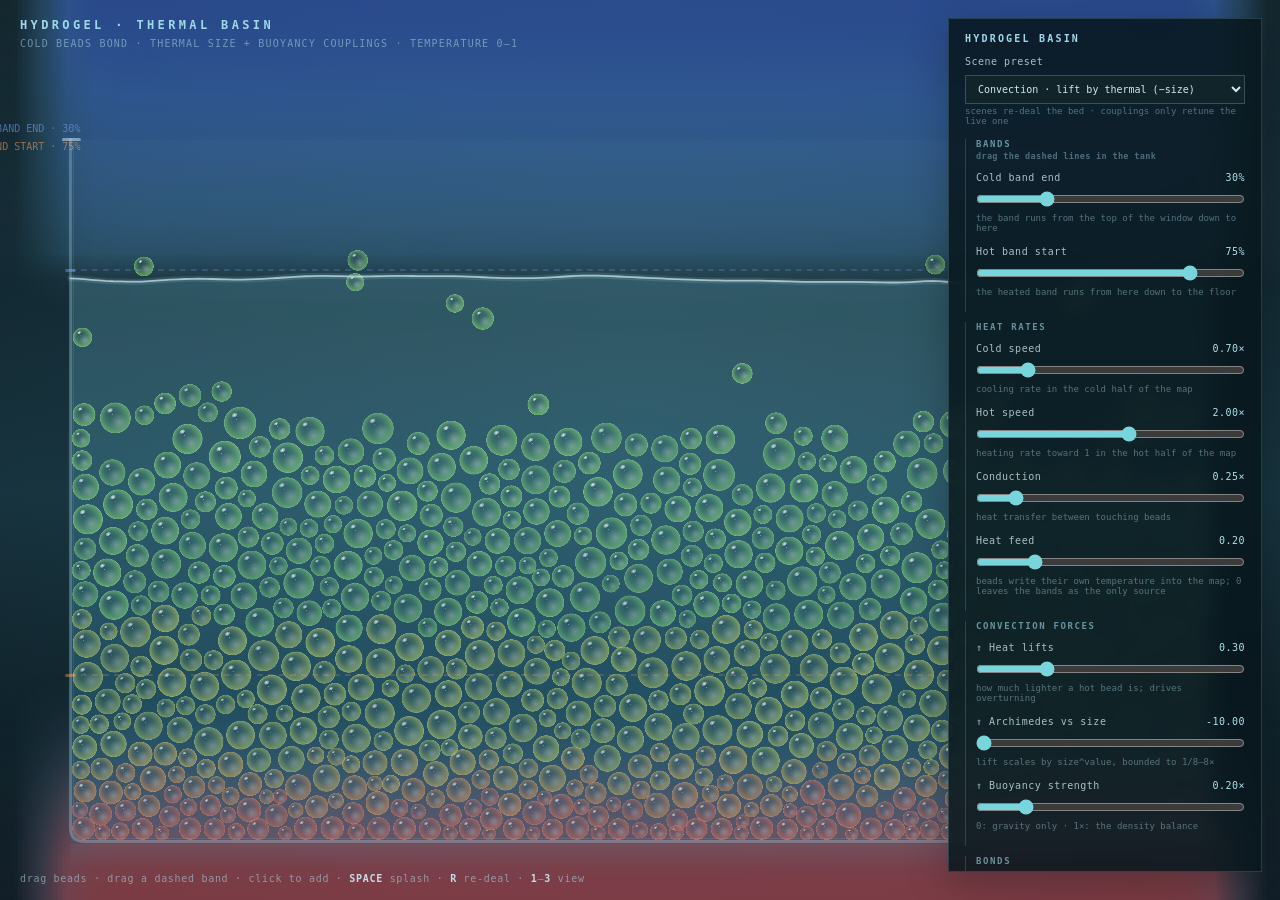
==== commit 6bdb8524: "0.5.0: beads feed the heat map A bead now writes its own temperature into the cell it covers, area-w" ====
--- a/index.html
+++ b/index.html
@@ -58,6 +58,7 @@
 		<label class="control"><span>Cold speed <output id="coldPowerValue">0.70×</output></span><input id="coldPower" type="range" value="0.7"><small>cooling rate in the cold half of the map</small></label>
 		<label class="control"><span>Hot speed <output id="hotPowerValue">2.00×</output></span><input id="hotPower" type="range" value="2"><small>heating rate toward 1 in the hot half of the map</small></label>
 		<label class="control"><span>Conduction <output id="conductionValue">0.25×</output></span><input id="conductionRate" type="range" value="0.25"><small>heat transfer between touching beads</small></label>
+		<label class="control"><span>Heat feed <output id="heatFeedValue">0.20</output></span><input id="heatFeed" type="range" value="0.2"><small>beads write their own temperature into the map; 0 leaves the bands as the only source</small></label>
 	</section>
 
 	<section class="group" aria-label="Convection forces">
